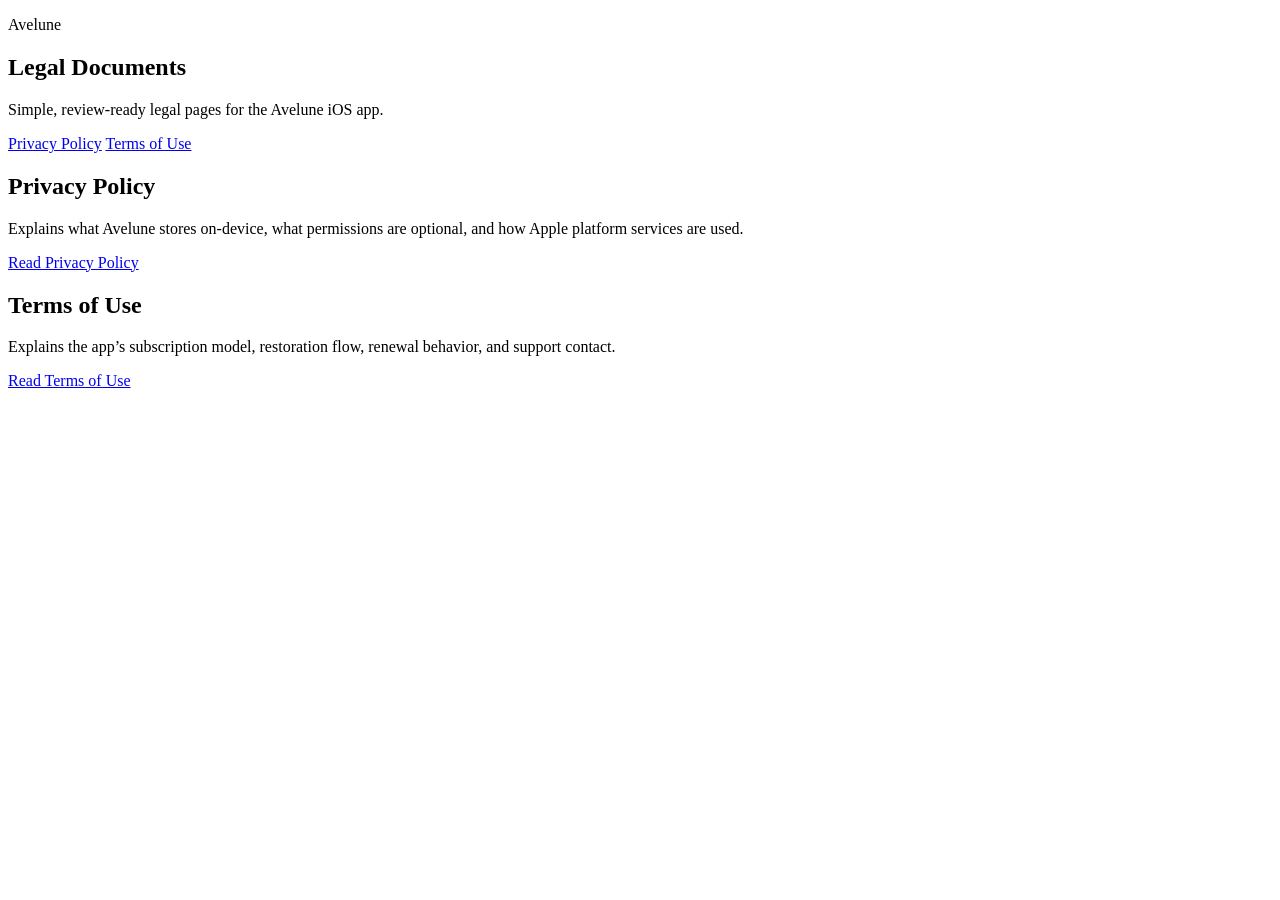
==== index.html @ 03c8418d "Create index.html" ====
<!DOCTYPE html>
<html lang="en">
<head>
  <meta charset="utf-8">
  <meta name="viewport" content="width=device-width, initial-scale=1">
  <title>Avelune Legal</title>
  <meta name="description" content="Avelune legal documents including Privacy Policy and Terms of Use.">
  <link rel="stylesheet" href="./styles.css">
</head>
<body>
  <main class="page">
    <section class="hero card">
      <p class="eyebrow">Avelune</p>
      <h1>Legal Documents</h1>
      <p class="lede">Simple, review-ready legal pages for the Avelune iOS app.</p>
      <div class="actions">
        <a class="button primary" href="./privacy/">Privacy Policy</a>
        <a class="button secondary" href="./terms/">Terms of Use</a>
      </div>
    </section>

    <section class="grid">
      <article class="card">
        <h2>Privacy Policy</h2>
        <p>Explains what Avelune stores on-device, what permissions are optional, and how Apple platform services are used.</p>
        <a class="text-link" href="./privacy/">Read Privacy Policy</a>
      </article>

      <article class="card">
        <h2>Terms of Use</h2>
        <p>Explains the app’s subscription model, restoration flow, renewal behavior, and support contact.</p>
        <a class="text-link" href="./terms/">Read Terms of Use</a>
      </article>
    </section>
  </main>
</body>
</html>
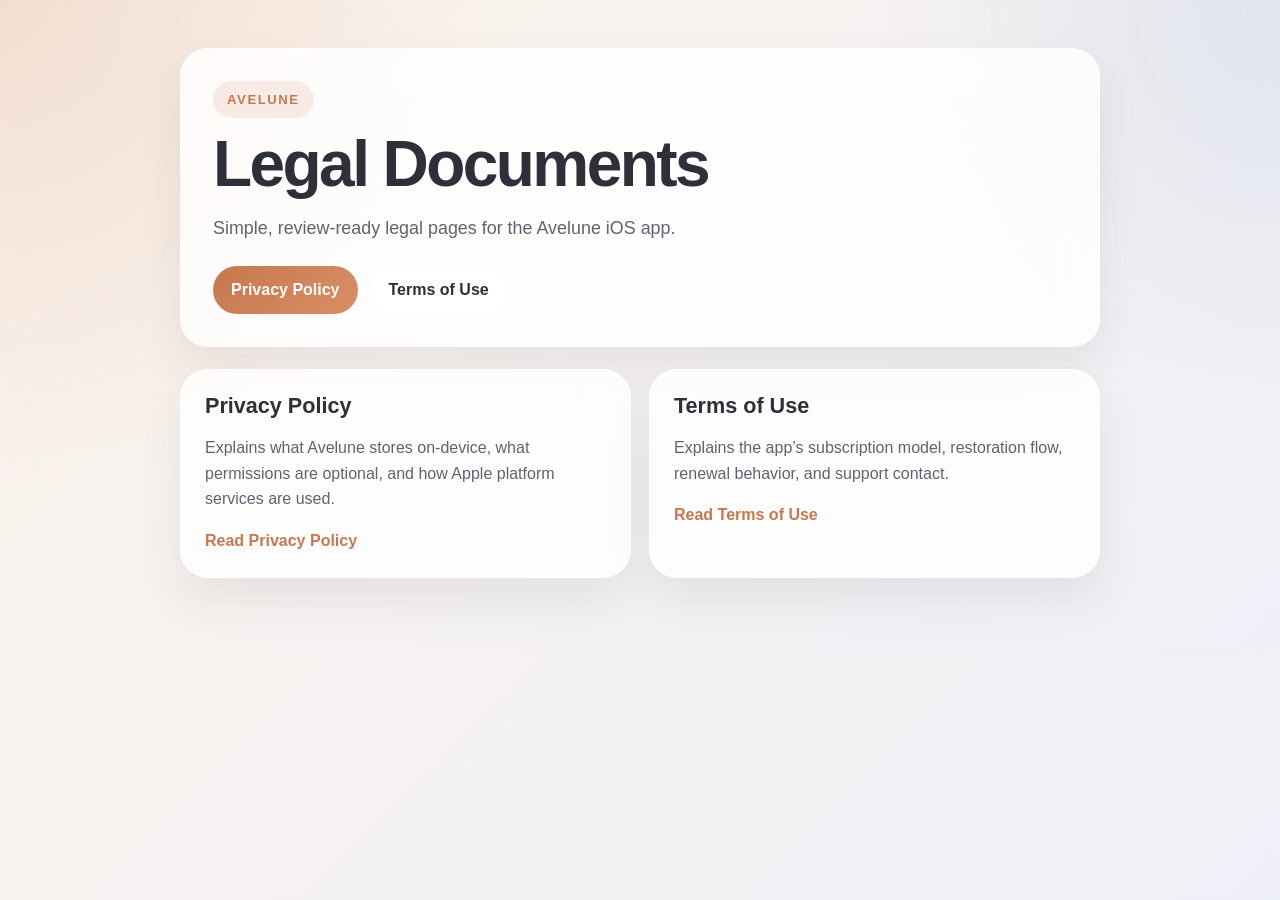
==== commit 8c89fe26: "Update links to privacy and terms documents" ====
--- a/index.html
+++ b/index.html
@@ -14,8 +14,8 @@
       <h1>Legal Documents</h1>
       <p class="lede">Simple, review-ready legal pages for the Avelune iOS app.</p>
       <div class="actions">
-        <a class="button primary" href="./privacy/">Privacy Policy</a>
-        <a class="button secondary" href="./terms/">Terms of Use</a>
+        <a class="button primary" href="./privacy.html">Privacy Policy</a>
+        <a class="button secondary" href="./terms.html">Terms of Use</a>
       </div>
     </section>
 
@@ -23,13 +23,13 @@
       <article class="card">
         <h2>Privacy Policy</h2>
         <p>Explains what Avelune stores on-device, what permissions are optional, and how Apple platform services are used.</p>
-        <a class="text-link" href="./privacy/">Read Privacy Policy</a>
+        <a class="text-link" href="./privacy.html">Read Privacy Policy</a>
       </article>
 
       <article class="card">
         <h2>Terms of Use</h2>
         <p>Explains the app’s subscription model, restoration flow, renewal behavior, and support contact.</p>
-        <a class="text-link" href="./terms/">Read Terms of Use</a>
+        <a class="text-link" href="./terms.html">Read Terms of Use</a>
       </article>
     </section>
   </main>
--- a/styles.css
+++ b/styles.css
@@ -0,0 +1,172 @@
+:root {
+  color-scheme: light;
+  --bg-top: #fcf3ea;
+  --bg-bottom: #eef0f7;
+  --card: rgba(255, 255, 255, 0.82);
+  --card-stroke: rgba(255, 255, 255, 0.75);
+  --ink: #2d3038;
+  --muted: #5e6370;
+  --ember: #c7774e;
+  --ember-soft: #f1ddcf;
+  --shadow: rgba(45, 48, 56, 0.08);
+}
+
+* {
+  box-sizing: border-box;
+}
+
+html, body {
+  margin: 0;
+  padding: 0;
+  min-height: 100%;
+  font-family: "SF Pro Display", "Segoe UI", sans-serif;
+  color: var(--ink);
+  background:
+    radial-gradient(circle at top left, rgba(241, 221, 207, 0.95), transparent 34%),
+    radial-gradient(circle at top right, rgba(176, 196, 222, 0.28), transparent 28%),
+    linear-gradient(135deg, var(--bg-top), var(--bg-bottom));
+}
+
+body {
+  line-height: 1.6;
+}
+
+.page {
+  width: min(920px, calc(100% - 32px));
+  margin: 0 auto;
+  padding: 48px 0 72px;
+}
+
+.page.narrow {
+  width: min(780px, calc(100% - 32px));
+}
+
+.card {
+  background: var(--card);
+  border: 1px solid var(--card-stroke);
+  border-radius: 28px;
+  box-shadow: 0 22px 44px var(--shadow);
+  backdrop-filter: blur(18px);
+}
+
+.hero {
+  padding: 32px;
+  margin-bottom: 22px;
+}
+
+.content {
+  padding: 28px 30px;
+}
+
+.eyebrow {
+  display: inline-block;
+  margin: 0 0 10px;
+  padding: 8px 14px;
+  border-radius: 999px;
+  background: rgba(199, 119, 78, 0.12);
+  color: var(--ember);
+  font-size: 0.82rem;
+  font-weight: 700;
+  letter-spacing: 0.12em;
+  text-transform: uppercase;
+}
+
+h1, h2, h3 {
+  margin: 0 0 12px;
+  line-height: 1.15;
+}
+
+h1 {
+  font-size: clamp(2.4rem, 5vw, 4rem);
+  letter-spacing: -0.04em;
+}
+
+h2 {
+  font-size: 1.35rem;
+}
+
+p, li {
+  font-size: 1rem;
+  color: var(--muted);
+}
+
+.lede {
+  max-width: 42rem;
+  margin: 0;
+  font-size: 1.12rem;
+}
+
+.grid {
+  display: grid;
+  grid-template-columns: repeat(auto-fit, minmax(260px, 1fr));
+  gap: 18px;
+}
+
+.grid .card {
+  padding: 24px;
+}
+
+.actions {
+  display: flex;
+  flex-wrap: wrap;
+  gap: 12px;
+  margin-top: 24px;
+}
+
+.button, .text-link, .back-link {
+  text-decoration: none;
+}
+
+.button {
+  display: inline-flex;
+  align-items: center;
+  justify-content: center;
+  min-height: 48px;
+  padding: 0 18px;
+  border-radius: 999px;
+  font-weight: 700;
+}
+
+.button.primary {
+  color: white;
+  background: linear-gradient(135deg, var(--ember), #d88f66);
+}
+
+.button.secondary {
+  color: var(--ink);
+  background: rgba(255, 255, 255, 0.88);
+  border: 1px solid rgba(255, 255, 255, 0.9);
+}
+
+.text-link, .back-link {
+  color: var(--ember);
+  font-weight: 700;
+}
+
+.meta {
+  margin: 8px 0 24px;
+  color: var(--muted);
+  font-size: 0.95rem;
+}
+
+.section + .section {
+  margin-top: 24px;
+  padding-top: 24px;
+  border-top: 1px solid rgba(255, 255, 255, 0.62);
+}
+
+ul {
+  padding-left: 20px;
+}
+
+@media (max-width: 640px) {
+  .page, .page.narrow {
+    width: min(100% - 24px, 100%);
+    padding-top: 24px;
+    padding-bottom: 40px;
+  }
+
+  .hero, .content {
+    padding: 22px 20px;
+  }
+}
